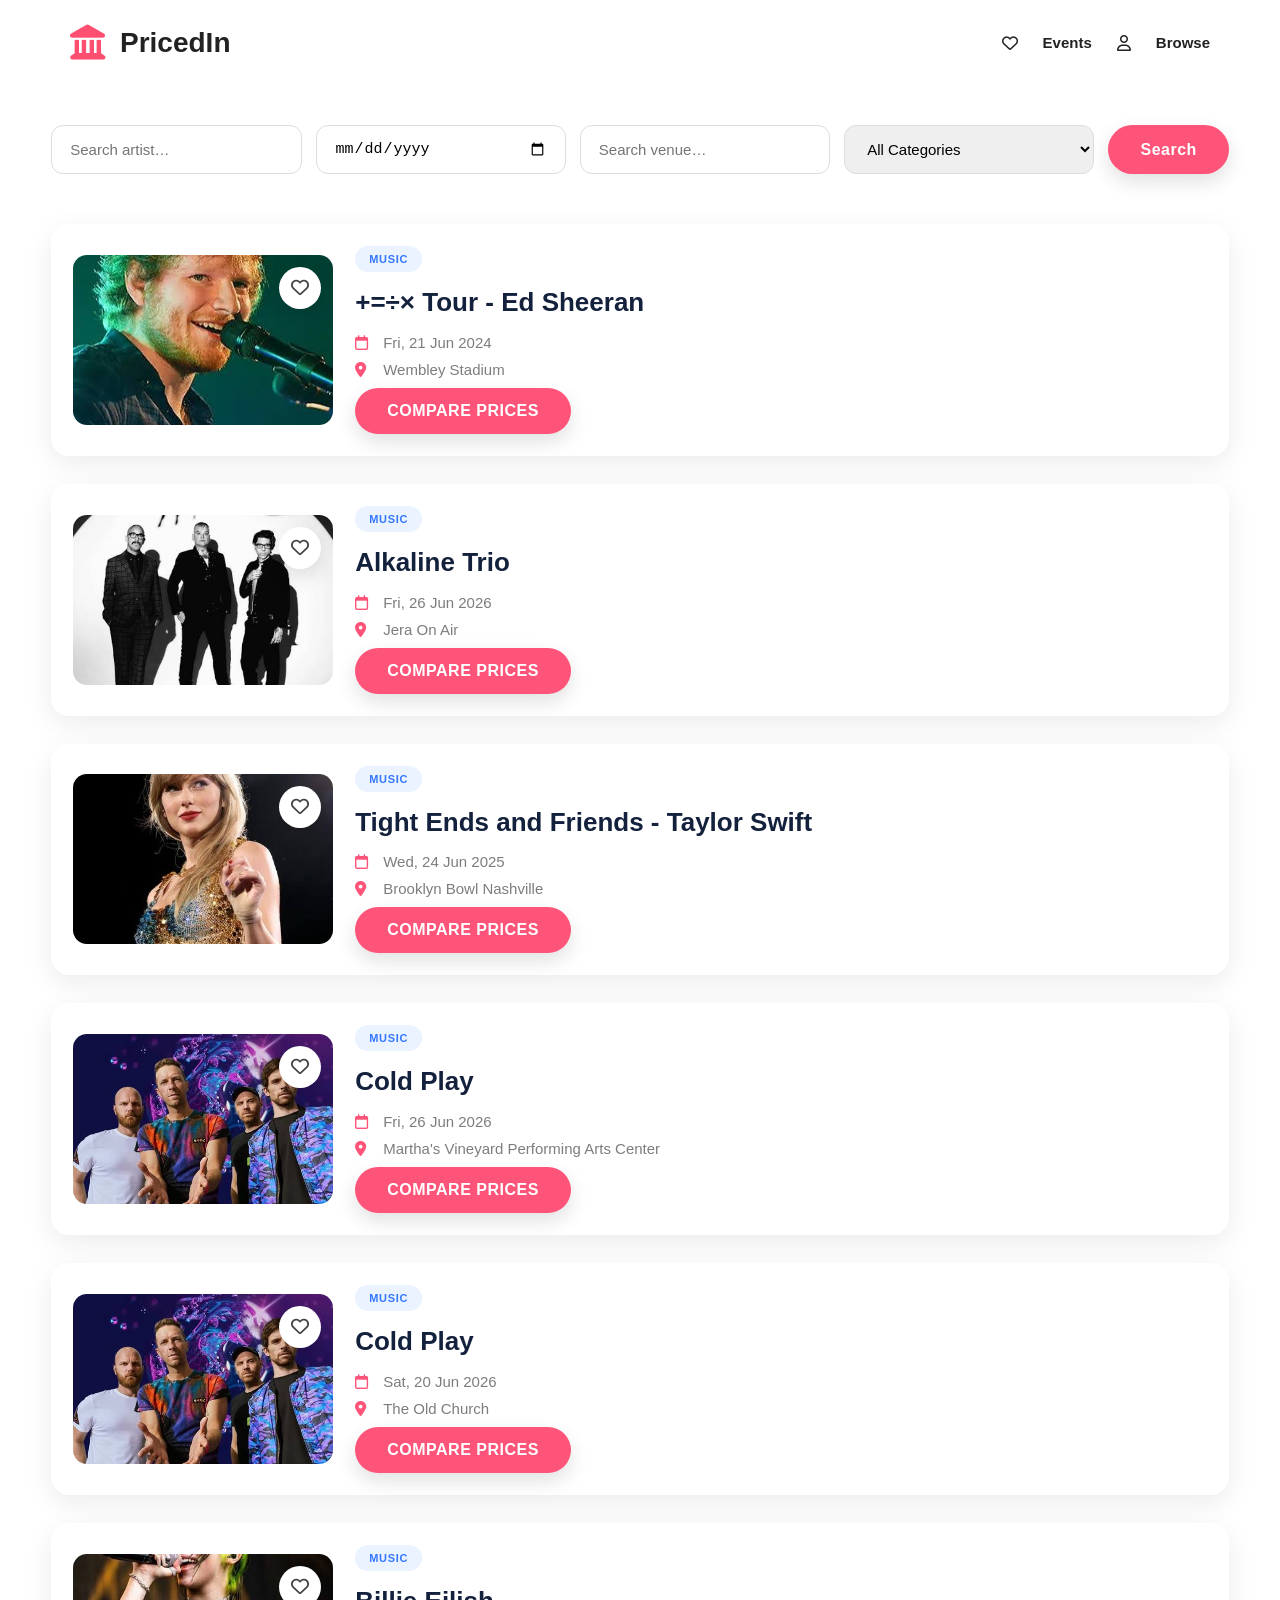
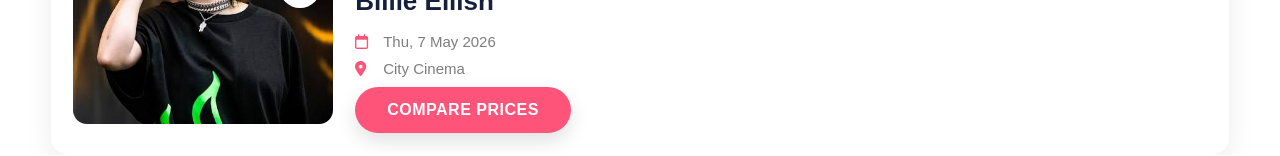
==== Concerts.html @ cc562fba "Concerts Page" ====
<!DOCTYPE html>
<html lang="en">

<head>

    <meta charset="UTF-8">
    <meta name="viewport" content="width=device-width, initial-scale=1.0">

    <title>London Live Prices</title>

    <link rel="stylesheet" href="Concerts.css">

    <link rel="preconnect" href="https://fonts.googleapis.com">

    <link href="https://fonts.googleapis.com/css2?family=Poppins:wght@300;400;500;600;700;800&display=swap" rel="stylesheet">

    <link rel="stylesheet"
    href="https://cdnjs.cloudflare.com/ajax/libs/font-awesome/6.6.0/css/all.min.css">


</head>


<body>

<nav>

<div class="logo">

<i class="fa-solid fa-landmark"></i>

<div>

<h2>PricedIn</h2>

</div>

</div>

<!-- <ul>

<li><a href="#">Events</a></li>

<li><a href="#">Categories</a></li>

<li><a href="#">Today</a></li>

<li><a href="#">This Weekend</a></li>

<li><a href="#">Free Events</a></li>

<li><a href="#">Blog</a></li>

</ul> -->

<div class="right">

<i class="fa-regular fa-heart"></i>

<a href="#">Events</a>

<i class="fa-regular fa-user"></i>

<a href="#">Browse</a>

</div>

</nav>

<div class="search-bar container">
    <input type="text" id="searchArtist" placeholder="Search artist…">
    <input type="date" id="searchDate">
    <input type="text" id="searchVenue" placeholder="Search venue…">

    <select id="searchCategory">
        <option value="">All Categories</option>
        <option value="MUSIC">Music</option>
        <option value="ROCK">Rock</option>
        <option value="FESTIVAL">Festival</option>
    </select>

    <button id="searchBtn" class="primary-btn">Search</button>
</div>


<section class="event-list container">

    <!-- EVENT BLOCK -->
    <div class="event-block">
        <div class="event-image">
            <img src="Ed-Sheeran.jpeg" alt="ED-Sheeran">
            <i class="fa-regular fa-heart favourite"></i>
        </div>

        <div class="event-details">
            <span class="category music">MUSIC</span>
            <h3>+=÷× Tour - Ed Sheeran</h3>

            <div class="info">
                <i class="fa-regular fa-calendar"></i>
                Fri, 21 Jun 2024
            </div>

            <div class="info">
                <i class="fa-solid fa-location-dot"></i>
                Wembley Stadium
            </div>

            <div class="price-row">
                <button class="primary-btn">COMPARE PRICES</button>
            </div>
        </div>
    </div>

    <!-- EVENT BLOCK -->
    <div class="event-block">
        <div class="event-image">
            <img src="Alkaline-Trio.jpeg" alt="Alkaline Trio">
            <i class="fa-regular fa-heart favourite"></i>
        </div>

        <div class="event-details">
            <span class="category music">MUSIC</span>
            <h3>Alkaline Trio</h3>

            <div class="info">
                <i class="fa-regular fa-calendar"></i>
                Fri, 26 Jun 2026
            </div>

            <div class="info">
                <i class="fa-solid fa-location-dot"></i>
                Jera On Air
            </div>

            <div class="price-row">
                <button class="primary-btn">COMPARE PRICES</button>
            </div>
        </div>
    </div>

    <!-- EVENT BLOCK -->
    <div class="event-block">
        <div class="event-image">
            <img src="Taylor Swift.jpeg" alt="Taylor Swift">
            <i class="fa-regular fa-heart favourite"></i>
        </div>

        <div class="event-details">
            <span class="category music">MUSIC</span>
            <h3>Tight Ends and Friends - Taylor Swift</h3>

            <div class="info">
                <i class="fa-regular fa-calendar"></i>
                Wed, 24 Jun 2025
            </div>

            <div class="info">
                <i class="fa-solid fa-location-dot"></i>
                Brooklyn Bowl Nashville
            </div>

            <div class="price-row">
                <button class="primary-btn">COMPARE PRICES</button>
            </div>
        </div>
    </div>

    <!-- EVENT BLOCK -->
    <div class="event-block">
        <div class="event-image">
            <img src="ColdPlay.jpeg" alt="Cold Play">
            <i class="fa-regular fa-heart favourite"></i>
        </div>

        <div class="event-details">
            <span class="category music">MUSIC</span>
            <h3>Cold Play</h3>

            <div class="info">
                <i class="fa-regular fa-calendar"></i>
                Fri, 26 Jun 2026
            </div>

            <div class="info">
                <i class="fa-solid fa-location-dot"></i>
                Martha's Vineyard Performing Arts Center
            </div>

            <div class="price-row">
                <button class="primary-btn">COMPARE PRICES</button>
            </div>
        </div>
    </div>

    <!-- EVENT BLOCK -->
    <div class="event-block">
        <div class="event-image">
            <img src="ColdPlay.jpeg" alt="Cold Play">
            <i class="fa-regular fa-heart favourite"></i>
        </div>

        <div class="event-details">
            <span class="category music">MUSIC</span>
            <h3>Cold Play</h3>

            <div class="info">
                <i class="fa-regular fa-calendar"></i>
                Sat, 20 Jun 2026
            </div>

            <div class="info">
                <i class="fa-solid fa-location-dot"></i>
                The Old Church
            </div>

            <div class="price-row">
                <button class="primary-btn">COMPARE PRICES</button>
            </div>
        </div>
    </div>

    <!-- EVENT BLOCK -->
    <div class="event-block">
        <div class="event-image">
            <img src="Billie-Elish.jpeg" alt="Billie Eilish">
            <i class="fa-regular fa-heart favourite"></i>
        </div>

        <div class="event-details">
            <span class="category music">MUSIC</span>
            <h3>Billie Eilish</h3>

            <div class="info">
                <i class="fa-regular fa-calendar"></i>
                Thu, 7 May 2026
            </div>

            <div class="info">
                <i class="fa-solid fa-location-dot"></i>
                City Cinema
            </div>

            <div class="price-row">
                <button class="primary-btn">COMPARE PRICES</button>
            </div>
        </div>
    </div>

</section>

<div id="compareModal" class="compare-modal hidden">
    <div class="compare-content">
        <span class="close-modal">&times;</span>
        <h2>Compare Prices</h2>
        <div id="compareTable"></div>
    </div>
</div>

<script src="Concerts.js"></script>

</body>
</html>
---- Concerts.css ----
nav{

height:85px;
display:flex;
justify-content:space-between;
align-items:center;
padding:0 70px;
background:white;

}

.logo{

display:flex;
align-items:center;
gap:15px;

}

.logo i{

font-size:35px;
color:#ff4f70;

}

.logo h2{

font-size:28px;

}

.logo p{

font-size:12px;
letter-spacing:2px;

}

.right{

display:flex;
align-items:center;
gap:25px;
margin-left: auto;

}

.right a{

text-decoration:none;
color:#222;
font-weight: 600;
font-size: 15px;

}

*{
    margin:0;
    padding:0;
    box-sizing:border-box;
}

body{
    font-family:'Inter',sans-serif;
    background:#fff;
    color:#222;
}

a{
    text-decoration:none;
    color:inherit;
}

button{
    border:none;
    outline:none;
    cursor:pointer;
    font-family:inherit;
}

.container{
    width:92%;
    max-width:1650px;
    margin:auto;
}

.event-list {
    margin-top: 50px;
    display: flex;
    flex-direction: column;
    gap: 28px;
}

.event-block {
    width: 100%;
    display: flex;
    align-items:center;
    gap: 22px;
    background: #fff;
    padding: 22px;
    border-radius: 18px;
    box-shadow: 0 8px 28px rgba(0,0,0,.08);
}

.event-block:hover {
    transform: translateY(-6px);
    box-shadow: 0 16px 40px rgba(0,0,0,.14);
}


.event-image {
    width: 260px;
    height: 170px;
    border-radius: 14px;
    overflow: hidden;
    position: relative;
    background: #ececec;
}

.event-image img {
    width: 100%;
    height: 100%;
    object-fit: cover;
}



.event-image .favourite {
    position: absolute;
    top: 12px;
    right: 12px;
    width: 42px;
    height: 42px;
    background: #fff;
    border-radius: 50%;
    display: flex;
    align-items: center;
    justify-content: center;
    color: #444;
    font-size: 18px;
    cursor: pointer;
    transition: .25s;
    box-shadow: 0 8px 20px rgba(0,0,0,.12);
}

.event-image .favourite:hover {
    color: #ff5479;
    transform: scale(1.08);
}


.event-details {
    flex: 1;
}

.event-details h3 {
    font-size: 26px;
    font-weight: 800;
    color: #14213d;
    margin-bottom: 14px;
    line-height: 1.3;
}

.event-details .category {
    display: inline-block;
    padding: 7px 14px;
    border-radius: 50px;
    font-size: 11px;
    font-weight: 700;
    letter-spacing: .7px;
    margin-bottom: 14px;
    text-transform: uppercase;
}

.category.music {
    background: #EAF3FF;
    color: #3577ff;
}


.info {
    display: flex;
    align-items: center;
    gap: 10px;
    color: #7d7d7d;
    font-size: 15px;
    margin-bottom: 10px;
}

.info i {
    color: #ff5479;
    width: 18px;
}

.primary-btn {
    background:#ff5479;
    color:#fff;
    padding:14px 32px;
    border-radius:50px; /* fully rounded */
    font-size:16px;
    font-weight:700;
    letter-spacing:0.5px;
    cursor:pointer;
    transition:.3s ease;
    box-shadow:0 8px 20px rgba(0,0,0,.12);
    display:inline-flex;
    align-items:center;
    gap:10px;
}

.primary-btn:hover {
    background:#ff335f;
    transform:translateY(-3px);
    box-shadow:0 12px 28px rgba(0,0,0,.18);
}

.search-bar {
    margin-top: 40px;
    margin-bottom: 30px;
    display: flex;
    gap: 14px;
    flex-wrap: wrap;
}

.search-bar input,
.search-bar select {
    padding: 14px 18px;
    border: 1px solid #ddd;
    border-radius: 12px;
    font-size: 15px;
    flex: 1;
}

.search-bar input:focus,
.search-bar select:focus {
    border-color: #ff5479;
    outline: none;
}

.compare-modal {
    position: fixed;
    top: 0;
    left: 0;
    width: 100%;
    height: 100%;
    background: rgba(0,0,0,0.55);
    display: flex;
    justify-content: center;
    align-items: center;
    z-index: 9999;
}

.compare-modal.hidden {
    display: none;
}

.compare-content {
    font-size: 40px;
    background: #fff;
    width: 80%;
    max-width: 1100px;
    height: 70%;
    padding: 25px;
    border-radius: 18px;
    box-shadow: 0 12px 40px rgba(0,0,0,.25);
    position: relative;
    overflow-y: auto;
    animation: popIn .25s ease;
}

@keyframes popIn {
    from { transform: scale(0.85); opacity: 0; }
    to { transform: scale(1); opacity: 1; }
}

.close-modal {
    position: absolute;
    top: 12px;
    right: 18px;
    font-size: 28px;
    cursor: pointer;
    color: #444;
}

.close-modal:hover {
    color: #ff5479;
}

.compare-content table {
    width: 100%;
    border-collapse: collapse;
    margin-top: 15px;
}

.compare-content th,
.compare-content td {
    padding: 10px 6px;
    border-bottom: 1px solid #eee;
    font-size: 15px;
}

.compare-content a {
    color: #ff5479;
    font-weight: 600;
}
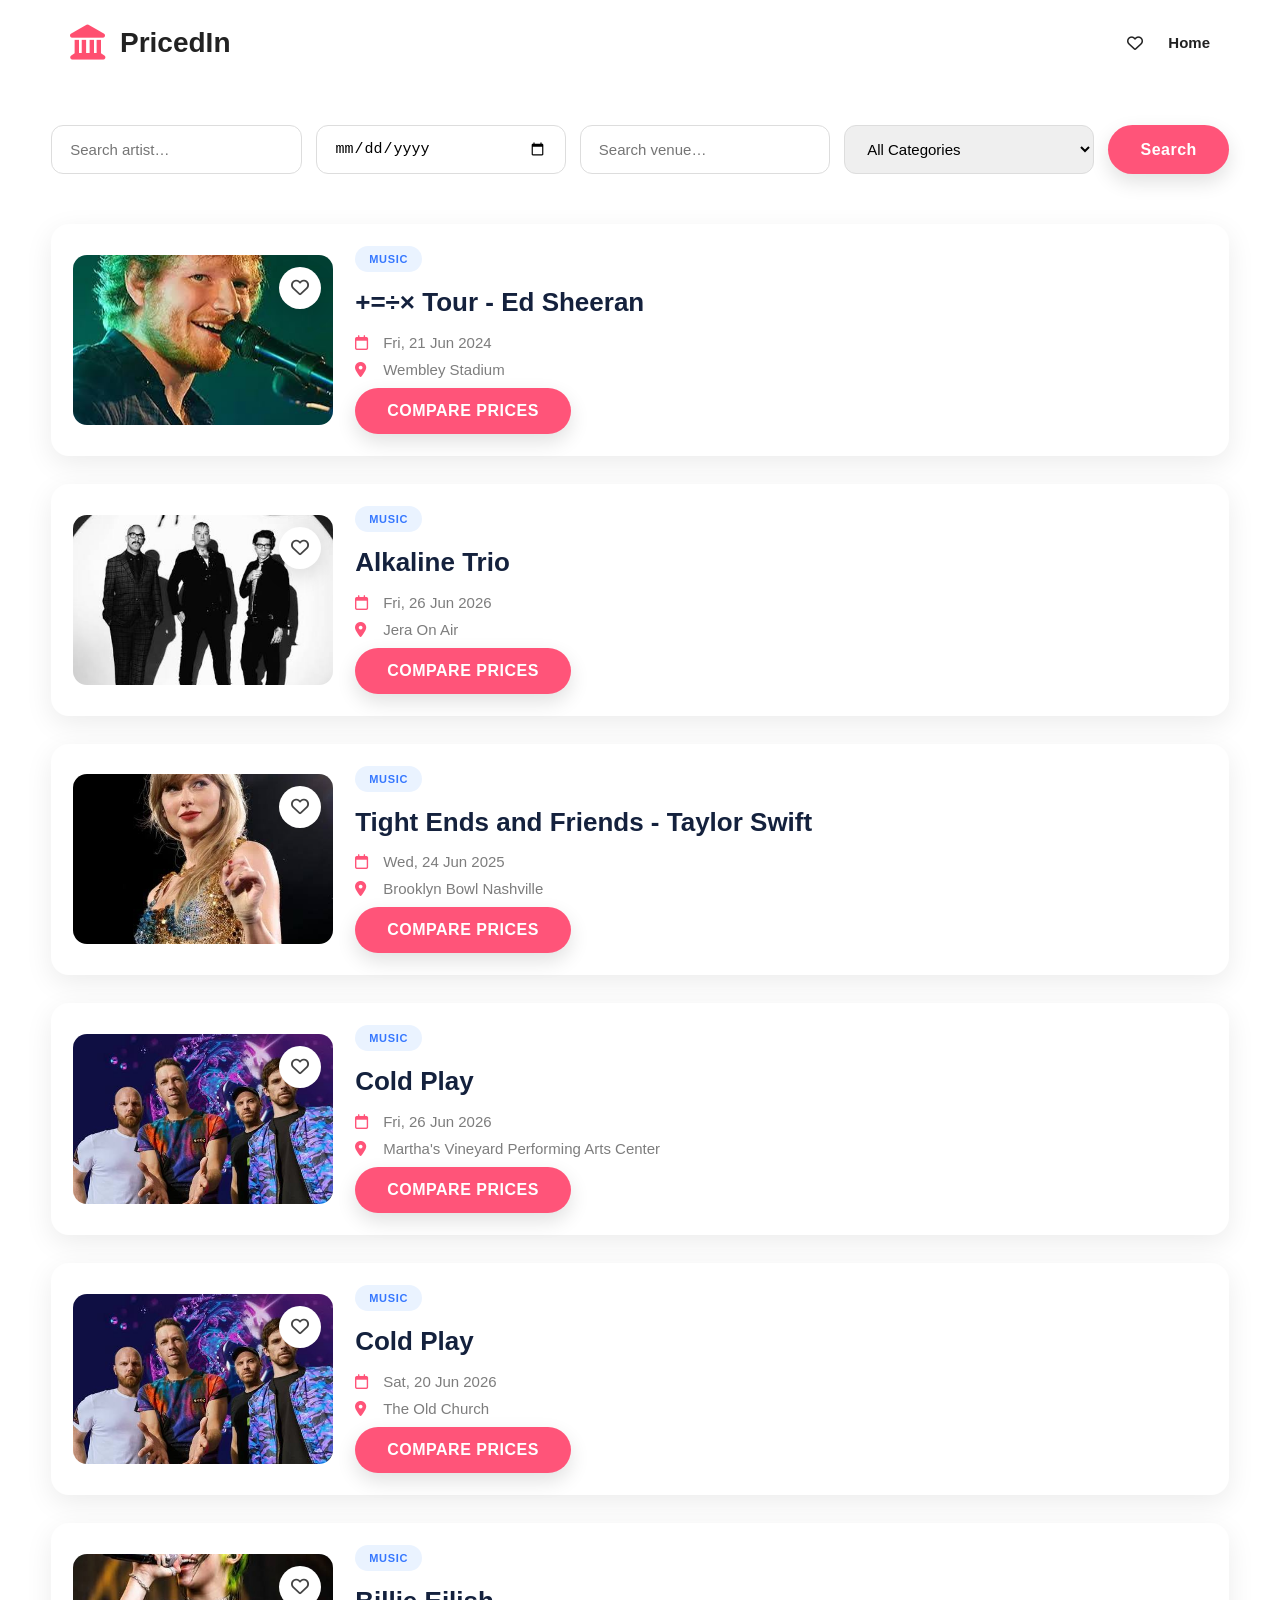
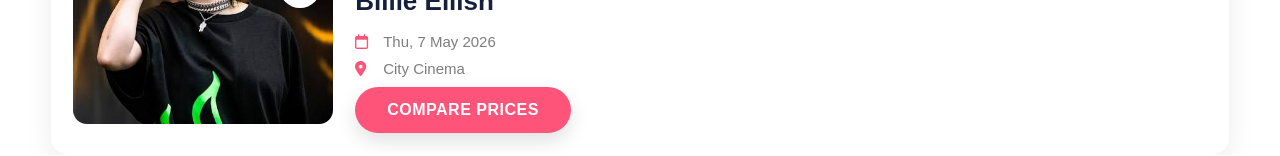
==== commit 3e03988a: "minor changes" ====
--- a/Concerts.html
+++ b/Concerts.html
@@ -57,11 +57,7 @@
 
 <i class="fa-regular fa-heart"></i>
 
-<a href="#">Events</a>
-
-<i class="fa-regular fa-user"></i>
-
-<a href="#">Browse</a>
+<a href="index.html">Home</a>
 
 </div>
 
@@ -76,7 +72,7 @@
         <option value="">All Categories</option>
         <option value="MUSIC">Music</option>
         <option value="ROCK">Rock</option>
-        <option value="FESTIVAL">Festival</option>
+        <option value="HIPHOP">HipHop</option>
     </select>
 
     <button id="searchBtn" class="primary-btn">Search</button>
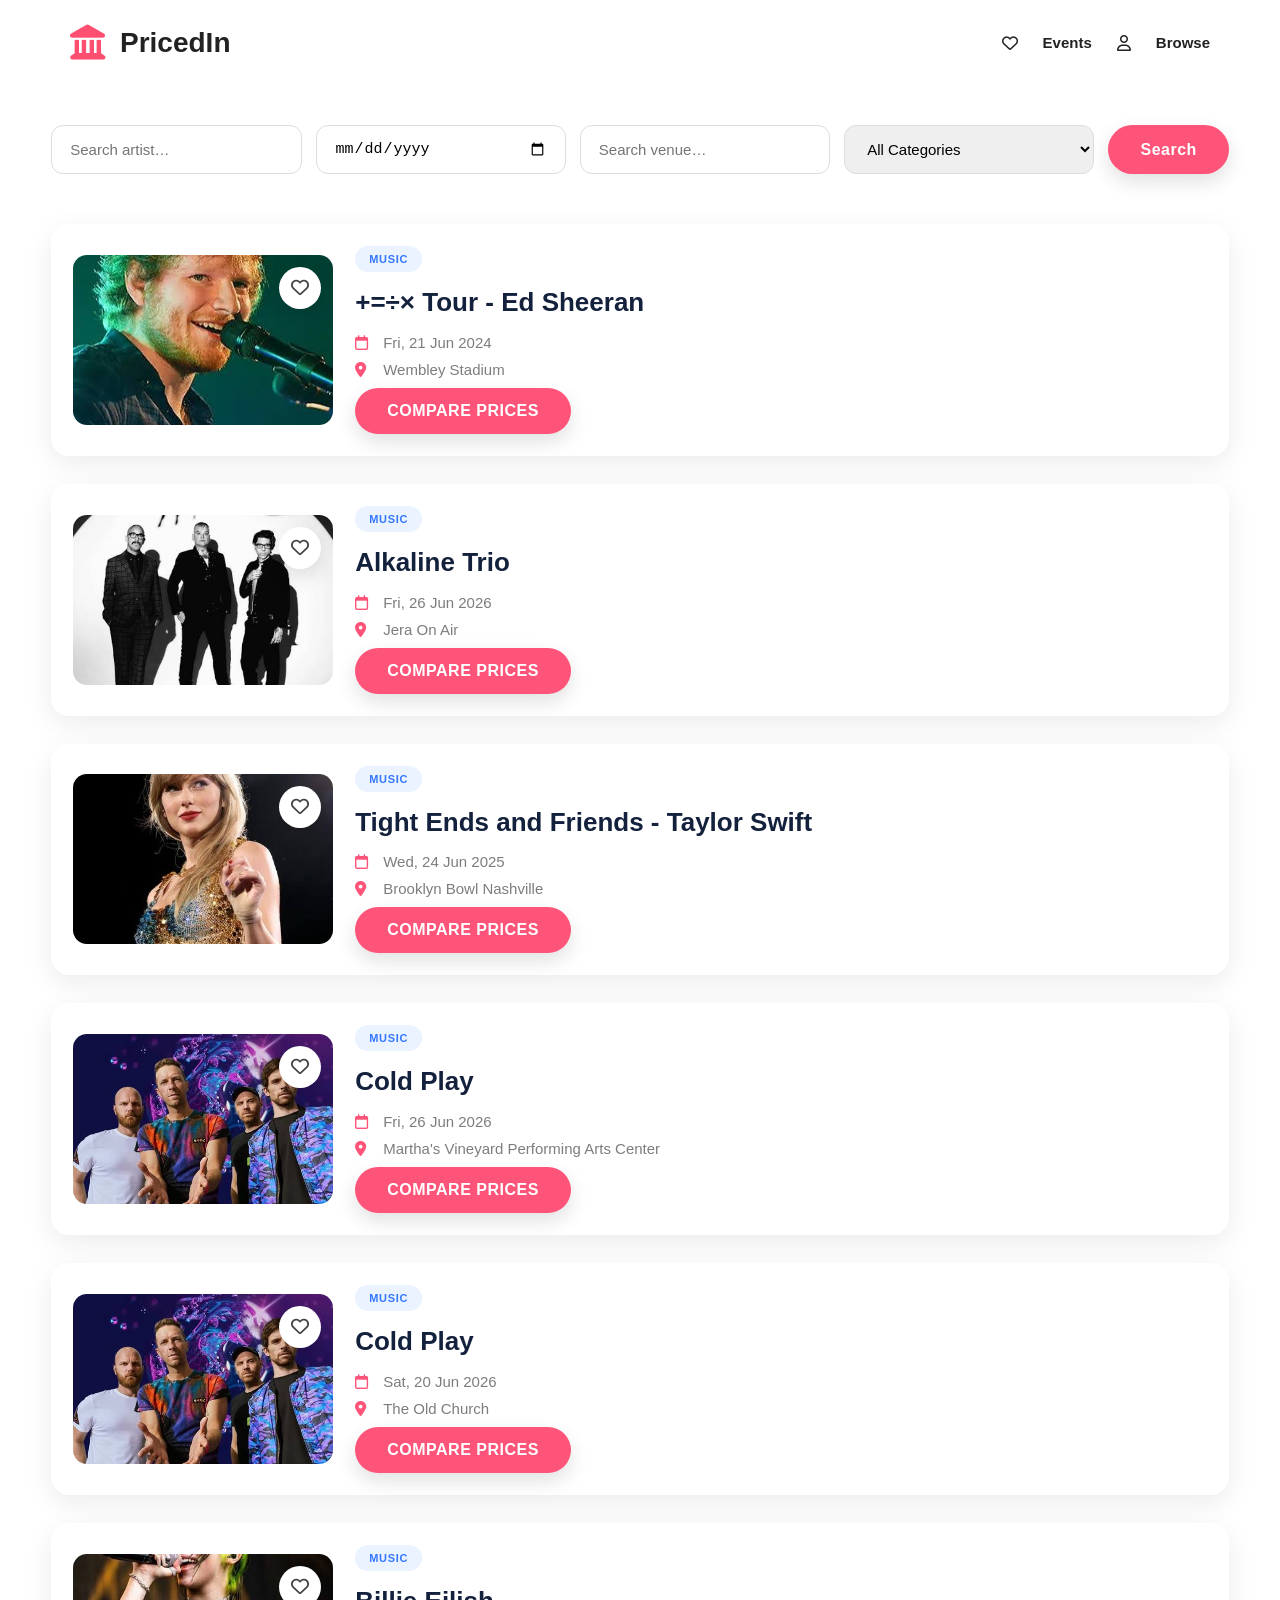
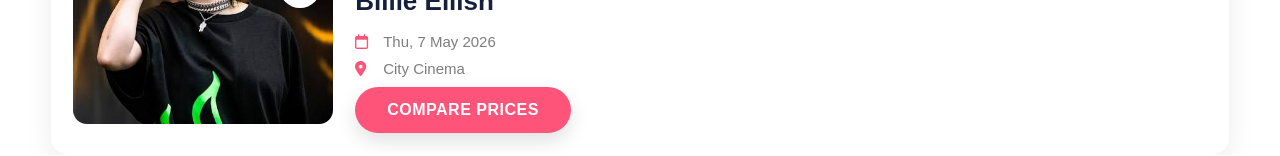
==== commit a9154fdf: "updated" ====
--- a/Concerts.html
+++ b/Concerts.html
@@ -57,7 +57,11 @@
 
 <i class="fa-regular fa-heart"></i>
 
-<a href="index.html">Home</a>
+<a href="#">Events</a>
+
+<i class="fa-regular fa-user"></i>
+
+<a href="#">Browse</a>
 
 </div>
 
@@ -72,7 +76,7 @@
         <option value="">All Categories</option>
         <option value="MUSIC">Music</option>
         <option value="ROCK">Rock</option>
-        <option value="HIPHOP">HipHop</option>
+        <option value="FESTIVAL">Festival</option>
     </select>
 
     <button id="searchBtn" class="primary-btn">Search</button>
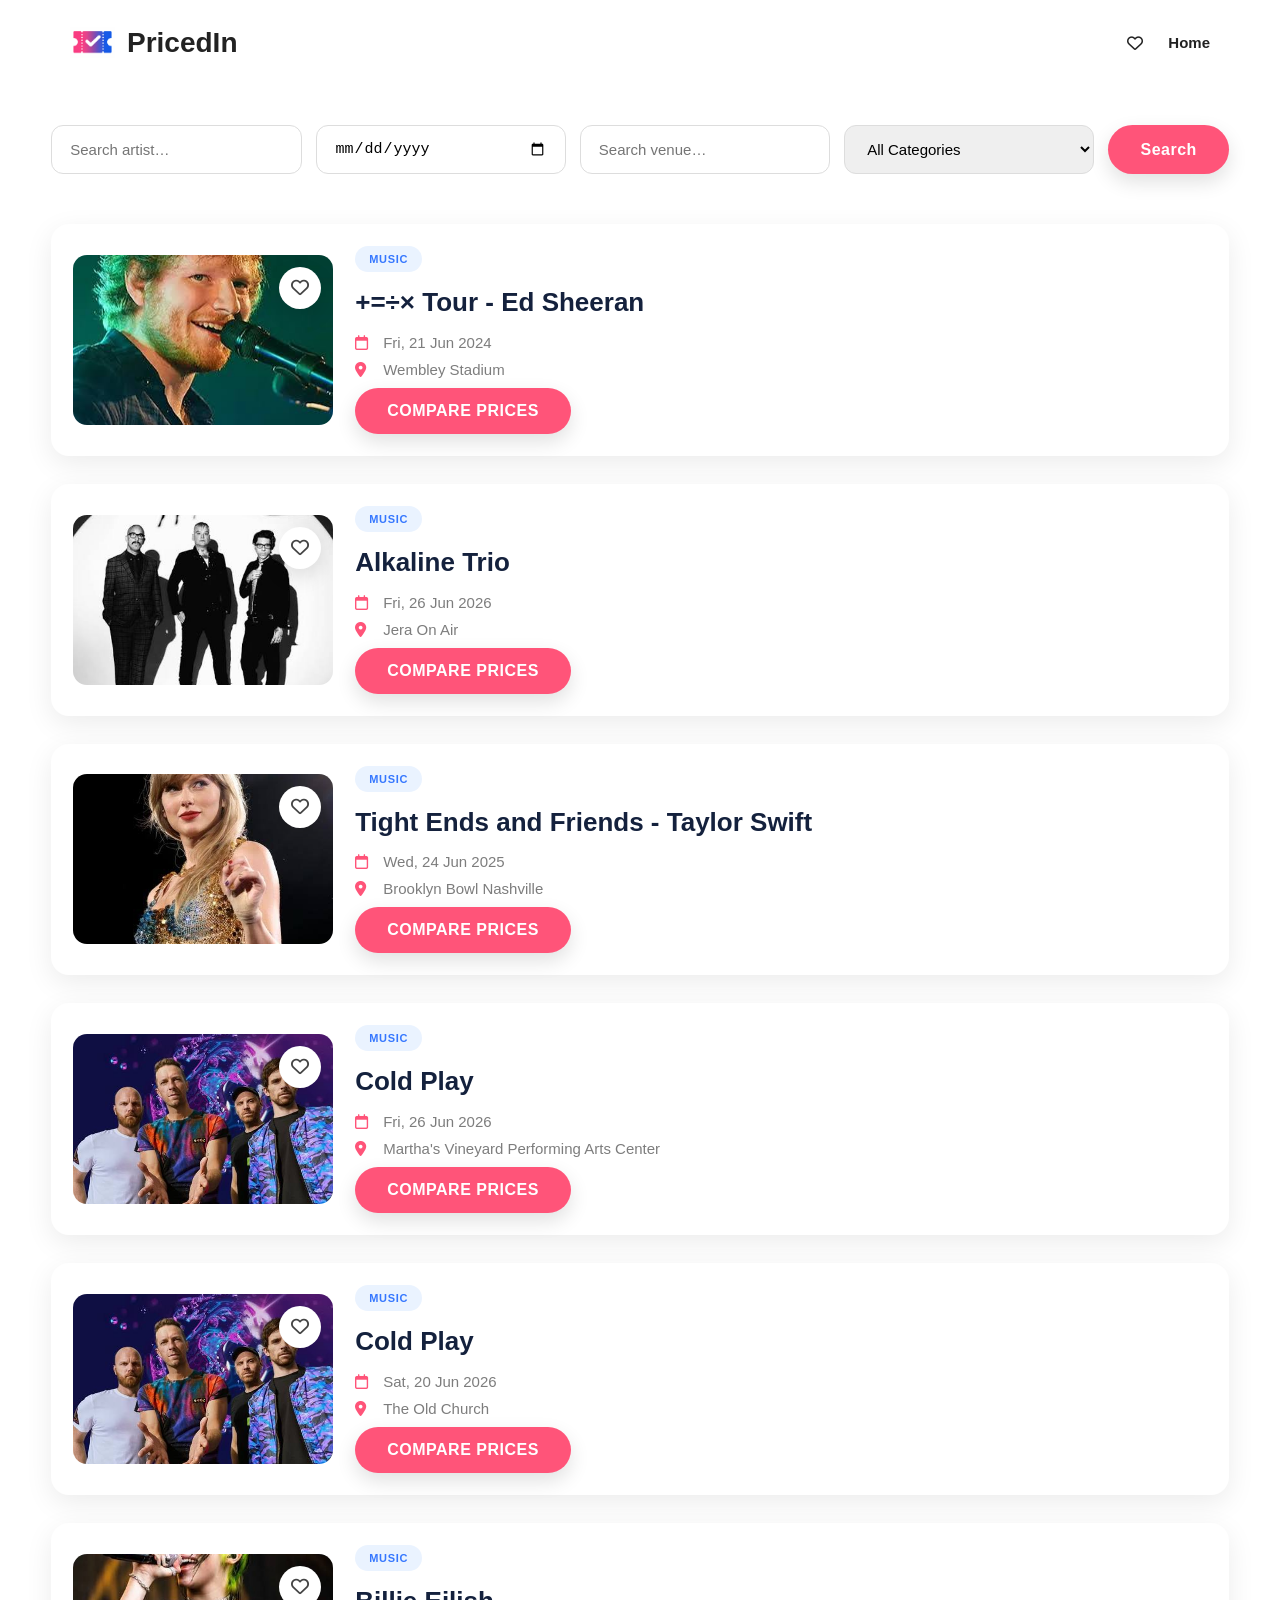
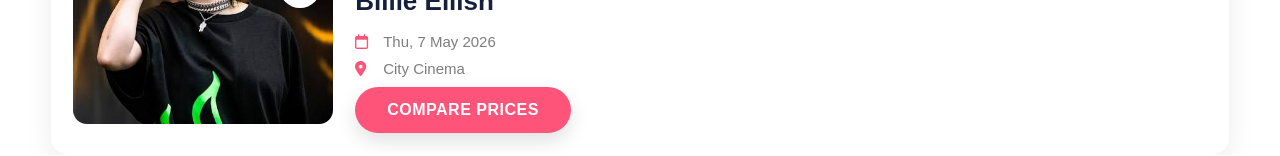
==== commit 2669f73a: "logo change" ====
--- a/Concerts.html
+++ b/Concerts.html
@@ -27,11 +27,13 @@
 
 <div class="logo">
 
-<i class="fa-solid fa-landmark"></i>
 
 <div>
 
-<h2>PricedIn</h2>
+<div class="logo">
+    <img src="Logo.png" alt="PricedIn Logo" class="logo-img">
+    <h2>PricedIn</h2>
+</div>
 
 </div>
 
@@ -57,11 +59,7 @@
 
 <i class="fa-regular fa-heart"></i>
 
-<a href="#">Events</a>
-
-<i class="fa-regular fa-user"></i>
-
-<a href="#">Browse</a>
+<a href="index.html">Home</a>
 
 </div>
 
@@ -76,7 +74,7 @@
         <option value="">All Categories</option>
         <option value="MUSIC">Music</option>
         <option value="ROCK">Rock</option>
-        <option value="FESTIVAL">Festival</option>
+        <option value="HIPHOP">HipHop</option>
     </select>
 
     <button id="searchBtn" class="primary-btn">Search</button>
--- a/Concerts.css
+++ b/Concerts.css
@@ -9,7 +9,25 @@
 
 }
 
-.logo{
+.logo {
+    display: flex;
+    align-items: center;
+    gap: 12px;
+}
+
+.logo-img {
+    width: 45px;   /* Change this if you want the logo bigger/smaller */
+    height: auto;
+}
+
+.logo h2 {
+    font-size: 28px;
+    font-weight: 700;
+    color: #222;
+    margin: 0;
+}
+
+/* .logo{
 
 display:flex;
 align-items:center;
@@ -35,7 +53,7 @@
 font-size:12px;
 letter-spacing:2px;
 
-}
+} */
 
 .right{
 
